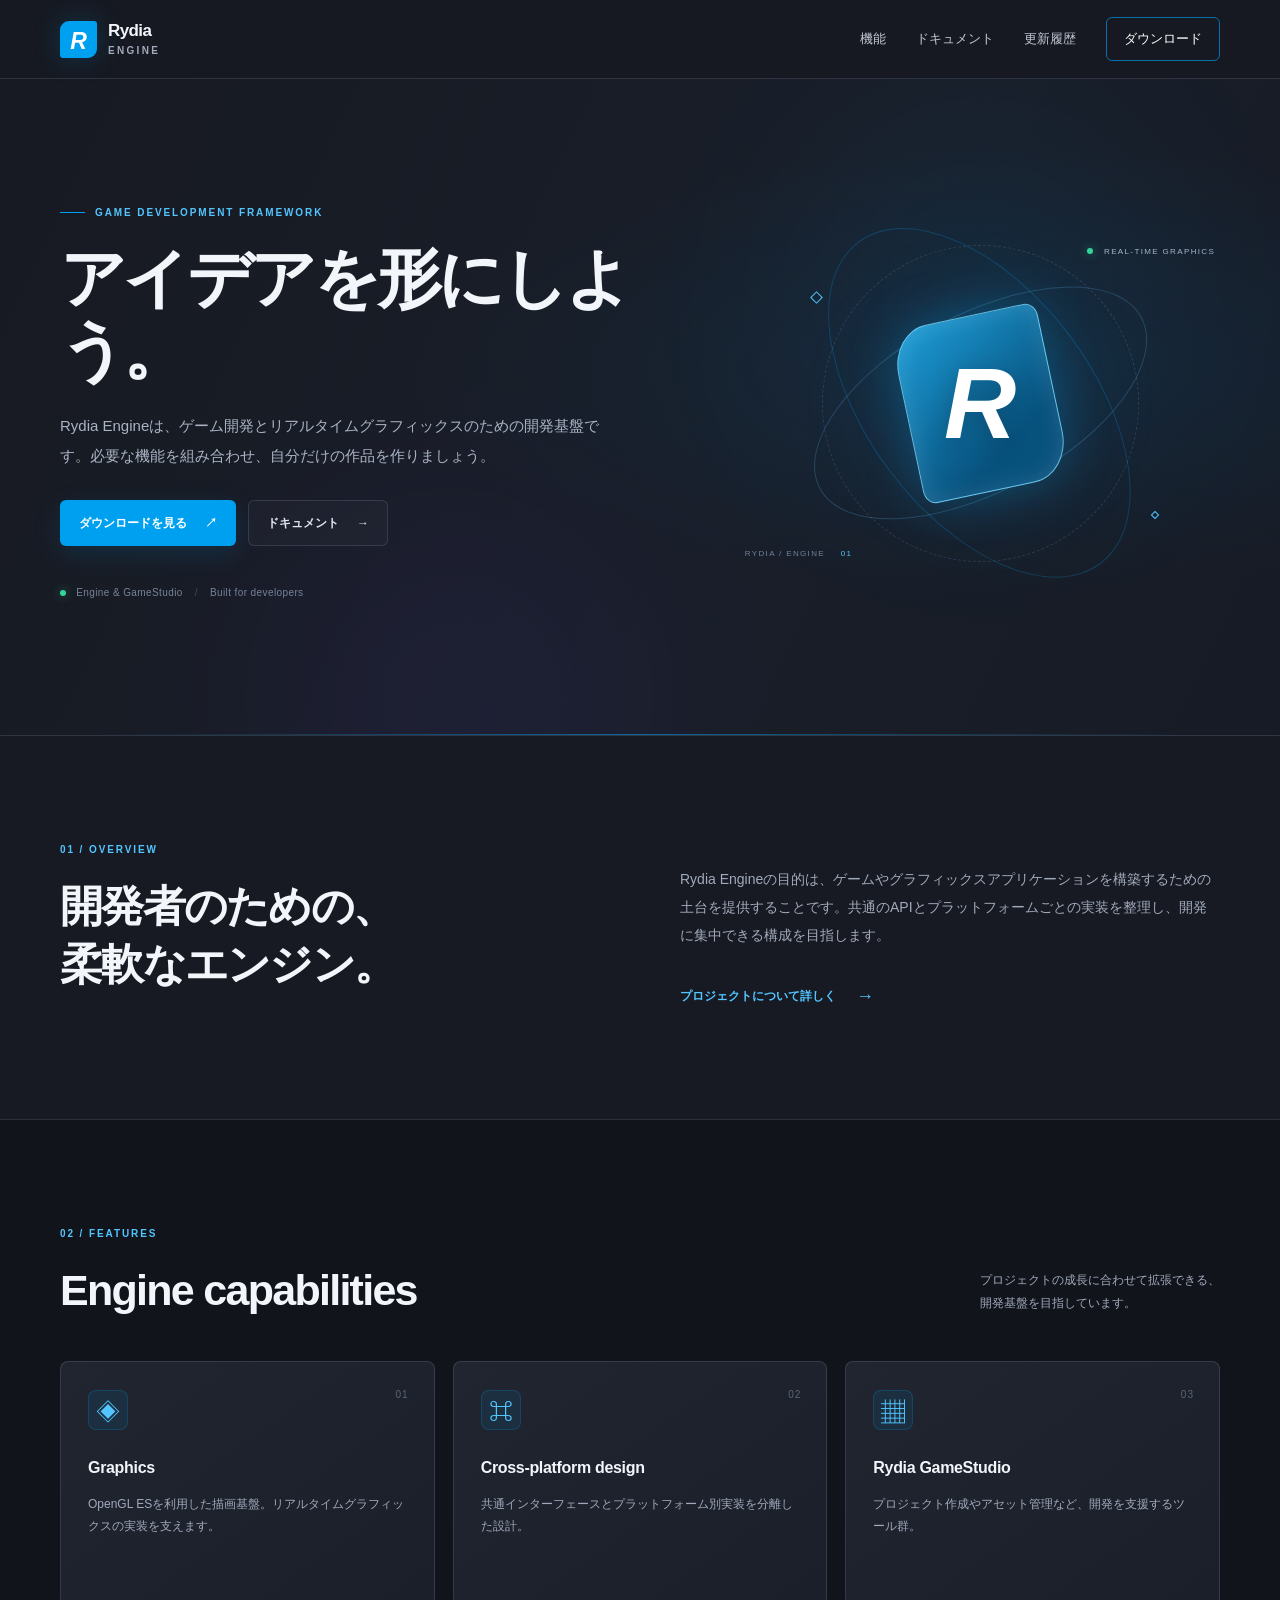
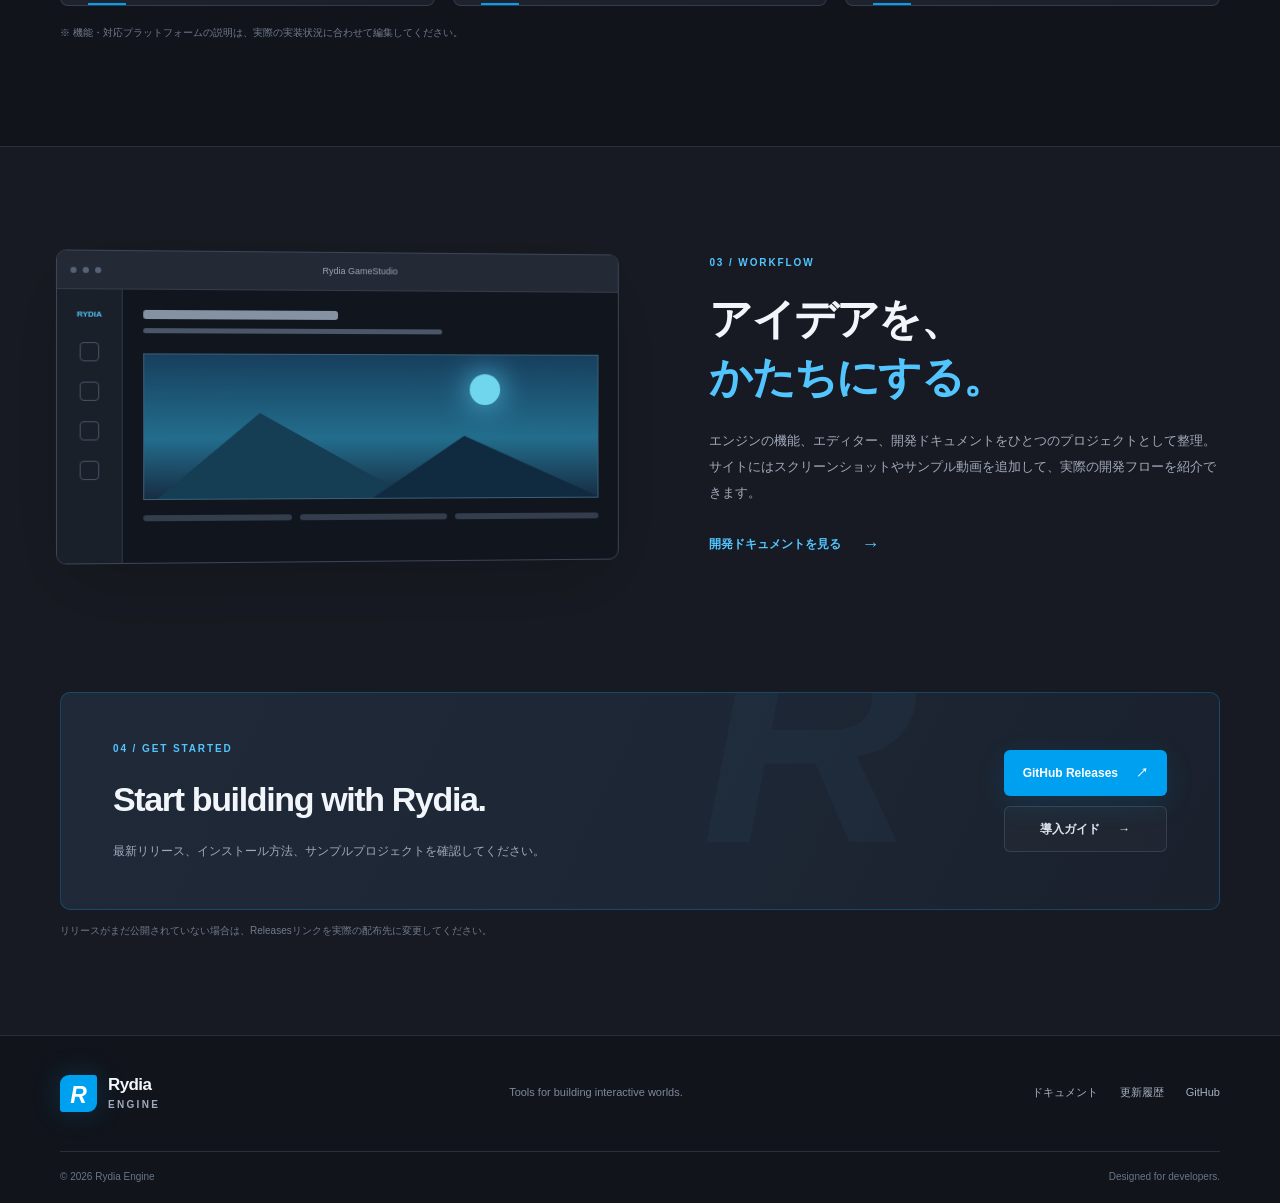
==== index.html @ 1f18ca4e "Update index.html" ====
<!DOCTYPE html>
<html lang="ja">
<head>
  <meta charset="UTF-8">
  <meta name="viewport" content="width=device-width, initial-scale=1">
  <meta name="description" content="Rydia Engine - ゲーム開発のためのフレームワークと開発ツール。">
  <meta name="theme-color" content="#171a22">
  <title>Rydia Engine — Game Development Framework</title>
  <link rel="stylesheet" href="css/style.css">
  <script src="js/main.js" defer></script>
</head>
<body>
  <a class="skip-link" href="#main">本文へ移動</a>
  <header class="site-header">
    <div class="container nav-wrap">
      <a class="brand" href="index.html" aria-label="Rydia Engine ホーム">
        <span class="brand-mark" aria-hidden="true">R</span>
        <span class="brand-name">Rydia<span>Engine</span></span>
      </a>
      <button class="menu-toggle" type="button" aria-expanded="false" aria-controls="site-nav">
        <span></span><span></span><span></span><span class="sr-only">メニュー</span>
      </button>
      <nav class="site-nav" id="site-nav" aria-label="メインナビゲーション">
        <a href="#features">機能</a>
        <a href="docs/index.html">ドキュメント</a>
        <a href="news/index.html">更新履歴</a>
        <a class="nav-cta" href="#download">ダウンロード</a>
      </nav>
    </div>
  </header>

  <main id="main">
    <section class="hero">
      <div class="hero-glow hero-glow-one"></div>
      <div class="hero-glow hero-glow-two"></div>
      <div class="container hero-grid">
        <div class="hero-copy">
          <p class="eyebrow"><span class="eyebrow-line"></span> GAME DEVELOPMENT FRAMEWORK</p>
          <h1>アイデアを形にしよう。<br></h1>
          <p class="hero-lead">Rydia Engineは、ゲーム開発とリアルタイムグラフィックスのための開発基盤です。必要な機能を組み合わせ、自分だけの作品を作りましょう。</p>
          <div class="hero-actions">
            <a class="button button-primary" href="#download">ダウンロードを見る <span aria-hidden="true">↗</span></a>
            <a class="button button-ghost" href="docs/index.html">ドキュメント <span aria-hidden="true">→</span></a>
          </div>
          <div class="hero-meta">
            <span><i class="status-dot"></i> Engine &amp; GameStudio</span>
            <span class="meta-separator">/</span>
            <span>Built for developers</span>
          </div>
        </div>
        <div class="hero-art" aria-label="Rydia Engineのビジュアルイメージ">
          <div class="art-orbit orbit-a"></div>
          <div class="art-orbit orbit-b"></div>
          <div class="art-orbit orbit-c"></div>
          <div class="art-core"><span>R</span></div>
          <div class="art-label label-top"><span class="label-dot"></span> REAL-TIME GRAPHICS</div>
          <div class="art-label label-bottom">RYDIA / ENGINE <span>01</span></div>
          <div class="art-cross cross-one"></div><div class="art-cross cross-two"></div>
        </div>
      </div>
      <div class="hero-bottom-line"></div>
    </section>

    <section class="section intro-section">
      <div class="container intro-grid">
        <div>
          <p class="eyebrow">01 / OVERVIEW</p>
          <h2>開発者のための、<br>柔軟なエンジン。</h2>
        </div>
        <div class="intro-text">
          <p>Rydia Engineの目的は、ゲームやグラフィックスアプリケーションを構築するための土台を提供することです。共通のAPIとプラットフォームごとの実装を整理し、開発に集中できる構成を目指します。</p>
          <a class="text-link" href="docs/index.html">プロジェクトについて詳しく <span>→</span></a>
        </div>
      </div>
    </section>

    <section class="section features-section" id="features">
      <div class="container">
        <div class="section-heading">
          <div><p class="eyebrow">02 / FEATURES</p><h2>Engine capabilities</h2></div>
          <p>プロジェクトの成長に合わせて拡張できる、<br class="desktop-only">開発基盤を目指しています。</p>
        </div>
        <div class="feature-grid">
          <article class="feature-card">
            <div class="feature-number">01</div>
            <div class="feature-icon" aria-hidden="true">◈</div>
            <h3>Graphics</h3>
            <p>OpenGL ESを利用した描画基盤。リアルタイムグラフィックスの実装を支えます。</p>
            <span class="card-line"></span>
          </article>
          <article class="feature-card">
            <div class="feature-number">02</div>
            <div class="feature-icon" aria-hidden="true">⌘</div>
            <h3>Cross-platform design</h3>
            <p>共通インターフェースとプラットフォーム別実装を分離した設計。</p>
            <span class="card-line"></span>
          </article>
          <article class="feature-card">
            <div class="feature-number">03</div>
            <div class="feature-icon" aria-hidden="true">▦</div>
            <h3>Rydia GameStudio</h3>
            <p>プロジェクト作成やアセット管理など、開発を支援するツール群。</p>
            <span class="card-line"></span>
          </article>
        </div>
        <p class="note">※ 機能・対応プラットフォームの説明は、実際の実装状況に合わせて編集してください。</p>
      </div>
    </section>

    <section class="section showcase-section">
      <div class="container showcase-grid">
        <div class="showcase-visual">
          <div class="window-bar"><span></span><span></span><span></span><p>Rydia GameStudio</p></div>
          <div class="window-content">
            <aside class="mock-sidebar"><b>RYDIA</b><i></i><i></i><i></i><i></i></aside>
            <div class="mock-main">
              <div class="mock-title"></div><div class="mock-subtitle"></div>
              <div class="mock-preview"><div class="preview-sun"></div><div class="preview-mountain"></div><div class="preview-mountain second"></div></div>
              <div class="mock-bottom"><span></span><span></span><span></span></div>
            </div>
          </div>
        </div>
        <div class="showcase-copy">
          <p class="eyebrow">03 / WORKFLOW</p>
          <h2>アイデアを、<br><span>かたちにする。</span></h2>
          <p>エンジンの機能、エディター、開発ドキュメントをひとつのプロジェクトとして整理。サイトにはスクリーンショットやサンプル動画を追加して、実際の開発フローを紹介できます。</p>
          <a class="text-link" href="docs/index.html">開発ドキュメントを見る <span>→</span></a>
        </div>
      </div>
    </section>

    <section class="section download-section" id="download">
      <div class="container download-panel">
        <div class="download-decoration" aria-hidden="true">R</div>
        <div class="download-copy">
          <p class="eyebrow">04 / GET STARTED</p>
          <h2>Start building with Rydia.</h2>
          <p>最新リリース、インストール方法、サンプルプロジェクトを確認してください。</p>
        </div>
        <div class="download-actions">
          <a class="button button-primary" href="https://github.com/rydiaryzen/RydiaEngine/releases">GitHub Releases <span aria-hidden="true">↗</span></a>
          <a class="button button-ghost" href="docs/index.html">導入ガイド <span aria-hidden="true">→</span></a>
        </div>
      </div>
      <div class="container small-print">リリースがまだ公開されていない場合は、Releasesリンクを実際の配布先に変更してください。</div>
    </section>
  </main>

  <footer class="site-footer">
    <div class="container footer-top">
      <a class="brand" href="index.html"><span class="brand-mark" aria-hidden="true">R</span><span class="brand-name">Rydia<span>Engine</span></span></a>
      <p>Tools for building interactive worlds.</p>
      <div class="footer-links"><a href="docs/index.html">ドキュメント</a><a href="news/index.html">更新履歴</a><a href="https://github.com/rydiaryzen/RydiaEngine">GitHub</a></div>
    </div>
    <div class="container footer-bottom"><span>© <span id="year">2026</span> Rydia Engine</span><span>Designed for developers.</span></div>
  </footer>
</body>
</html>
---- css/style.css ----
:root {
  --bg: #171a22;
  --bg-deep: #11141b;
  --panel: #1e232e;
  --panel-light: #242a36;
  --text: #f2f5fa;
  --muted: #a1aabc;
  --subtle: #6f7a8d;
  --accent: #00a0f0;
  --accent-bright: #52c5ff;
  --line: rgba(174, 192, 220, .16);
  --content: 1160px;
}
* { box-sizing: border-box; }
html { scroll-behavior: smooth; scroll-padding-top: 90px; }
body { margin: 0; background: var(--bg); color: var(--text); font-family: "Segoe UI", "Noto Sans JP", sans-serif; line-height: 1.75; -webkit-font-smoothing: antialiased; }
a { color: inherit; text-decoration: none; }
button { font: inherit; }
.container { width: min(var(--content), calc(100% - 48px)); margin-inline: auto; }
.skip-link { position: absolute; left: -9999px; top: 10px; z-index: 100; padding: 10px 14px; background: white; color: black; }
.skip-link:focus { left: 10px; }
.sr-only { position: absolute; width: 1px; height: 1px; padding: 0; margin: -1px; overflow: hidden; clip: rect(0,0,0,0); white-space: nowrap; border: 0; }
.site-header { position: sticky; top: 0; z-index: 50; background: rgba(23, 26, 34, .88); backdrop-filter: blur(18px); border-bottom: 1px solid var(--line); }
.nav-wrap { min-height: 78px; display: flex; align-items: center; justify-content: space-between; gap: 28px; }
.brand { display: inline-flex; align-items: center; gap: 11px; flex-shrink: 0; }
.brand-mark { width: 37px; height: 37px; display: grid; place-items: center; background: var(--accent); color: white; font-size: 23px; font-weight: 800; font-style: italic; border-radius: 9px 3px 9px 3px; box-shadow: 0 0 28px rgba(0,160,240,.22); }
.brand-name { font-size: 17px; line-height: 1.1; font-weight: 750; letter-spacing: -.035em; }
.brand-name span { display: block; color: var(--muted); font-size: 10px; letter-spacing: .23em; text-transform: uppercase; margin-top: 4px; }
.site-nav { display: flex; align-items: center; gap: 30px; font-size: 13px; color: #c0c8d5; }
.site-nav a:not(.nav-cta):hover, .footer-links a:hover { color: var(--accent-bright); }
.nav-cta { padding: 10px 17px; color: white; border: 1px solid rgba(0,160,240,.65); border-radius: 6px; transition: background .2s, border-color .2s; }
.nav-cta:hover { background: rgba(0,160,240,.13); border-color: var(--accent-bright); }
.menu-toggle { display: none; }
.hero { position: relative; overflow: hidden; min-height: 590px; display: flex; align-items: center; border-bottom: 1px solid var(--line); background: radial-gradient(ellipse at 80% 44%, rgba(0,126,205,.09), transparent 43%), linear-gradient(115deg, #171a22 0%, #191e29 60%, #171b25 100%); }
.hero-grid { position: relative; z-index: 2; display: grid; grid-template-columns: 1.05fr .95fr; align-items: center; gap: 40px; padding-block: 84px 92px; }
.eyebrow { display: flex; align-items: center; gap: 10px; margin: 0 0 21px; color: var(--accent-bright); font-size: 10px; font-weight: 800; letter-spacing: .19em; }
.eyebrow-line { display: inline-block; width: 25px; height: 1px; background: var(--accent); }
h1, h2, h3, p { margin-top: 0; }
h1 { margin-bottom: 24px; font-size: clamp(40px, 5.1vw, 66px); line-height: 1.11; letter-spacing: -.055em; font-weight: 750; }
h1 span, .showcase-copy h2 span { color: var(--accent-bright); }
.hero-lead { max-width: 540px; margin-bottom: 29px; color: #aab4c5; font-size: 15px; line-height: 2; }
.hero-actions { display: flex; flex-wrap: wrap; gap: 12px; }
.button { min-height: 46px; display: inline-flex; align-items: center; justify-content: center; gap: 18px; padding: 11px 18px; border: 1px solid transparent; border-radius: 6px; font-size: 12px; font-weight: 700; transition: transform .2s, background .2s, border-color .2s; }
.button:hover { transform: translateY(-2px); }
.button-primary { background: var(--accent); color: white; box-shadow: 0 8px 28px rgba(0,160,240,.14); }
.button-primary:hover { background: #0789ca; }
.button-ghost { background: rgba(255,255,255,.025); border-color: var(--line); color: #dce4f0; }
.button-ghost:hover { border-color: rgba(82,197,255,.55); }
.hero-meta { display: flex; align-items: center; gap: 12px; margin-top: 38px; color: #778399; font-size: 10px; letter-spacing: .04em; }
.status-dot, .label-dot { width: 6px; height: 6px; display: inline-block; margin-right: 7px; border-radius: 50%; background: #35d49a; box-shadow: 0 0 10px rgba(53,212,154,.5); }
.meta-separator { color: #414b5b; }
.hero-art { position: relative; width: min(100%, 480px); aspect-ratio: 1; justify-self: end; display: grid; place-items: center; }
.hero-art::before { content: ""; position: absolute; inset: 13%; border-radius: 50%; background: radial-gradient(circle, rgba(0,160,240,.15), rgba(0,160,240,.025) 48%, transparent 70%); filter: blur(7px); }
.art-orbit { position: absolute; border: 1px solid rgba(91,174,225,.25); border-radius: 50%; transform: rotate(-28deg); }
.orbit-a { width: 76%; height: 37%; }
.orbit-b { width: 84%; height: 47%; transform: rotate(53deg); border-color: rgba(0,160,240,.25); }
.orbit-c { width: 66%; height: 66%; border-style: dashed; border-color: rgba(147,170,202,.2); }
.art-core { position: relative; z-index: 2; width: 31%; aspect-ratio: 1; display: grid; place-items: center; background: linear-gradient(145deg, #1d9ed9, #07517d 72%); border: 1px solid rgba(132,222,255,.75); border-radius: 25% 8% 25% 8%; transform: rotate(-12deg); box-shadow: 0 0 50px rgba(0,160,240,.28), inset 0 0 25px rgba(255,255,255,.12); }
.art-core span { font-size: clamp(55px, 8vw, 100px); font-weight: 800; font-style: italic; color: white; transform: rotate(12deg); text-shadow: 0 5px 25px rgba(0,0,0,.2); }
.art-label { position: absolute; z-index: 3; color: #a4b5c9; font-size: 8px; letter-spacing: .17em; }
.label-top { top: 17%; right: 1%; }
.label-bottom { bottom: 17%; left: 1%; color: #6f829a; }
.label-bottom span { margin-left: 12px; color: var(--accent-bright); }
.art-cross { position: absolute; width: 9px; height: 9px; border: 1px solid var(--accent-bright); transform: rotate(45deg); }
.cross-one { top: 27%; left: 15%; }
.cross-two { right: 13%; bottom: 26%; width: 6px; height: 6px; }
.hero-glow { position: absolute; width: 340px; height: 340px; border-radius: 50%; filter: blur(110px); opacity: .08; pointer-events: none; }
.hero-glow-one { background: #00a0f0; right: 10%; top: 8%; }
.hero-glow-two { background: #744bff; left: 22%; bottom: -20%; }
.hero-bottom-line { position: absolute; bottom: 0; left: 7%; right: 7%; height: 1px; background: linear-gradient(90deg, transparent, rgba(0,160,240,.55), transparent); }
.section { padding-block: 105px; }
.intro-grid { display: grid; grid-template-columns: 1fr 1fr; gap: 80px; align-items: start; }
.intro-grid h2, .section-heading h2, .showcase-copy h2 { margin: 0; font-size: clamp(30px, 4vw, 43px); line-height: 1.35; letter-spacing: -.04em; }
.intro-grid .eyebrow, .section-heading .eyebrow, .showcase-copy .eyebrow { margin-bottom: 18px; }
.intro-text { padding-top: 24px; color: var(--muted); font-size: 14px; line-height: 2; }
.text-link { display: inline-flex; gap: 20px; align-items: center; margin-top: 15px; color: var(--accent-bright); font-size: 12px; font-weight: 700; }
.text-link span { font-size: 18px; transition: transform .2s; }
.text-link:hover span { transform: translateX(4px); }
.features-section { background: var(--bg-deep); border-block: 1px solid var(--line); }
.section-heading { display: flex; align-items: end; justify-content: space-between; gap: 30px; margin-bottom: 42px; }
.section-heading > p { margin: 0 0 4px; color: var(--muted); font-size: 12px; line-height: 1.9; }
.feature-grid { display: grid; grid-template-columns: repeat(3, 1fr); gap: 18px; }
.feature-card { position: relative; min-height: 245px; overflow: hidden; padding: 28px 27px; background: linear-gradient(145deg, #202530, #1b1f29); border: 1px solid var(--line); border-radius: 8px; transition: border-color .2s, transform .2s; }
.feature-card:hover { transform: translateY(-4px); border-color: rgba(0,160,240,.45); }
.feature-number { position: absolute; top: 24px; right: 25px; color: #586579; font-size: 10px; letter-spacing: .1em; }
.feature-icon { width: 40px; height: 40px; display: grid; place-items: center; margin-bottom: 24px; color: var(--accent-bright); background: rgba(0,160,240,.09); border: 1px solid rgba(0,160,240,.2); border-radius: 8px; font-size: 24px; }
.feature-card h3 { margin-bottom: 11px; font-size: 16px; letter-spacing: -.02em; }
.feature-card p { margin-bottom: 0; color: var(--muted); font-size: 12px; line-height: 1.9; }
.card-line { position: absolute; bottom: 0; left: 27px; width: 38px; height: 2px; background: var(--accent); }
.note { margin: 18px 0 0; color: #707b8e; font-size: 10px; }
.showcase-grid { display: grid; grid-template-columns: 1.05fr .95fr; gap: 85px; align-items: center; }
.showcase-visual { overflow: hidden; min-height: 310px; background: #11151d; border: 1px solid #3b4657; border-radius: 10px; box-shadow: 0 25px 80px rgba(0,0,0,.18); transform: perspective(1200px) rotateY(4deg); }
.window-bar { height: 38px; display: flex; align-items: center; gap: 6px; padding: 0 13px; background: #242a35; border-bottom: 1px solid #343c4a; }
.window-bar > span { width: 6px; height: 6px; border-radius: 50%; background: #566276; }
.window-bar p { margin: 0 auto; color: #98a5b8; font-size: 9px; }
.window-content { min-height: 270px; display: grid; grid-template-columns: 64px 1fr; }
.mock-sidebar { display: flex; flex-direction: column; align-items: center; gap: 20px; padding-top: 18px; background: #1a202a; border-right: 1px solid #303846; }
.mock-sidebar b { color: var(--accent-bright); font-size: 8px; }
.mock-sidebar i { width: 19px; height: 19px; border: 1px solid #465265; border-radius: 4px; }
.mock-main { padding: 20px; }
.mock-title { width: 42%; height: 9px; margin-bottom: 9px; background: #a3b2c5; border-radius: 3px; opacity: .8; }
.mock-subtitle { width: 65%; height: 5px; margin-bottom: 20px; background: #4b5669; border-radius: 3px; }
.mock-preview { position: relative; overflow: hidden; height: 145px; background: linear-gradient(180deg, #173f5d, #236d8d 58%, #172d43); border: 1px solid #3a6178; }
.preview-sun { position: absolute; top: 19px; right: 22%; width: 31px; height: 31px; background: #70d6ed; border-radius: 50%; box-shadow: 0 0 30px #56c6e9; }
.preview-mountain { position: absolute; bottom: -30px; left: -5%; width: 75%; height: 115px; background: #153d53; clip-path: polygon(0 100%, 40% 0, 100% 100%); }
.preview-mountain.second { left: 40%; width: 75%; height: 92px; background: #102b40; }
.mock-bottom { display: flex; gap: 8px; margin-top: 15px; }
.mock-bottom span { height: 6px; flex: 1; background: #333d4c; border-radius: 3px; }
.showcase-copy > p:not(.eyebrow) { margin: 22px 0 8px; color: var(--muted); font-size: 13px; line-height: 2; }
.download-section { padding-top: 25px; padding-bottom: 95px; }
.download-panel { position: relative; overflow: hidden; display: flex; align-items: center; justify-content: space-between; gap: 35px; padding: 47px 52px; background: linear-gradient(115deg, #202938, #1d2634 60%, #1a202c); border: 1px solid rgba(0,160,240,.28); border-radius: 10px; }
.download-copy { position: relative; z-index: 2; max-width: 620px; }
.download-copy .eyebrow { margin-bottom: 12px; }
.download-copy h2 { margin-bottom: 12px; font-size: clamp(25px, 3vw, 34px); letter-spacing: -.04em; }
.download-copy > p:last-child { margin: 0; color: var(--muted); font-size: 12px; }
.download-actions { position: relative; z-index: 2; display: flex; flex-direction: column; gap: 10px; flex-shrink: 0; }
.download-decoration { position: absolute; right: 26%; top: -105px; color: rgba(82,197,255,.035); font-size: 300px; line-height: 1; font-weight: 900; font-style: italic; pointer-events: none; }
.small-print { margin-top: 12px; color: #707b8e; font-size: 10px; }
.site-footer { background: var(--bg-deep); border-top: 1px solid var(--line); }
.footer-top { min-height: 115px; display: flex; align-items: center; justify-content: space-between; gap: 24px; }
.footer-top > p { margin: 0; color: #7e899c; font-size: 11px; }
.footer-links { display: flex; flex-wrap: wrap; gap: 22px; color: #a6b0c0; font-size: 11px; }
.footer-bottom { min-height: 52px; display: flex; align-items: center; justify-content: space-between; gap: 20px; border-top: 1px solid var(--line); color: #697588; font-size: 10px; }
@media (max-width: 850px) {
  .hero-grid { grid-template-columns: 1fr; padding-top: 70px; gap: 12px; }
  .hero-art { width: min(80%, 390px); justify-self: center; }
  .hero { min-height: auto; }
  .intro-grid, .showcase-grid { gap: 40px; }
  .download-panel { align-items: flex-start; flex-direction: column; padding: 38px; }
  .download-actions { flex-direction: row; flex-wrap: wrap; }
}
@media (max-width: 650px) {
  .container { width: min(var(--content), calc(100% - 34px)); }
  .nav-wrap { min-height: 68px; flex-wrap: wrap; }
  .menu-toggle { width: 40px; height: 40px; display: flex; flex-direction: column; align-items: center; justify-content: center; gap: 5px; background: transparent; border: 1px solid var(--line); border-radius: 6px; cursor: pointer; }
  .menu-toggle > span:not(.sr-only) { width: 17px; height: 1px; background: #e5edf7; }
  .site-nav { display: none; width: 100%; padding: 0 0 18px; align-items: stretch; flex-direction: column; gap: 0; }
  .site-nav.is-open { display: flex; }
  .site-nav a { padding: 10px 0; }
  .site-nav .nav-cta { padding: 10px 13px; margin-top: 6px; text-align: center; }
  .hero-grid { padding-block: 60px 50px; }
  h1 { font-size: clamp(39px, 11vw, 56px); }
  .hero-lead { font-size: 13px; }
  .hero-art { width: 100%; max-width: 340px; }
  .hero-meta { flex-wrap: wrap; margin-top: 26px; }
  .section { padding-block: 70px; }
  .intro-grid, .showcase-grid { grid-template-columns: 1fr; gap: 22px; }
  .intro-text { padding-top: 0; }
  .section-heading { align-items: flex-start; flex-direction: column; gap: 15px; }
  .feature-grid { grid-template-columns: 1fr; }
  .feature-card { min-height: 210px; }
  .showcase-visual { min-height: 250px; transform: none; }
  .window-content { min-height: 220px; }
  .mock-preview { height: 110px; }
  .download-panel { padding: 29px 23px; }
  .download-actions { align-items: stretch; flex-direction: column; width: 100%; }
  .footer-top { align-items: flex-start; flex-direction: column; padding-block: 28px; }
  .footer-links { gap: 16px; }
  .footer-bottom { align-items: flex-start; flex-direction: column; justify-content: center; padding-block: 13px; gap: 3px; }
  .desktop-only { display: none; }
}
@media (prefers-reduced-motion: reduce) {
  *, *::before, *::after { scroll-behavior: auto !important; transition-duration: .01ms !important; animation-duration: .01ms !important; }
}
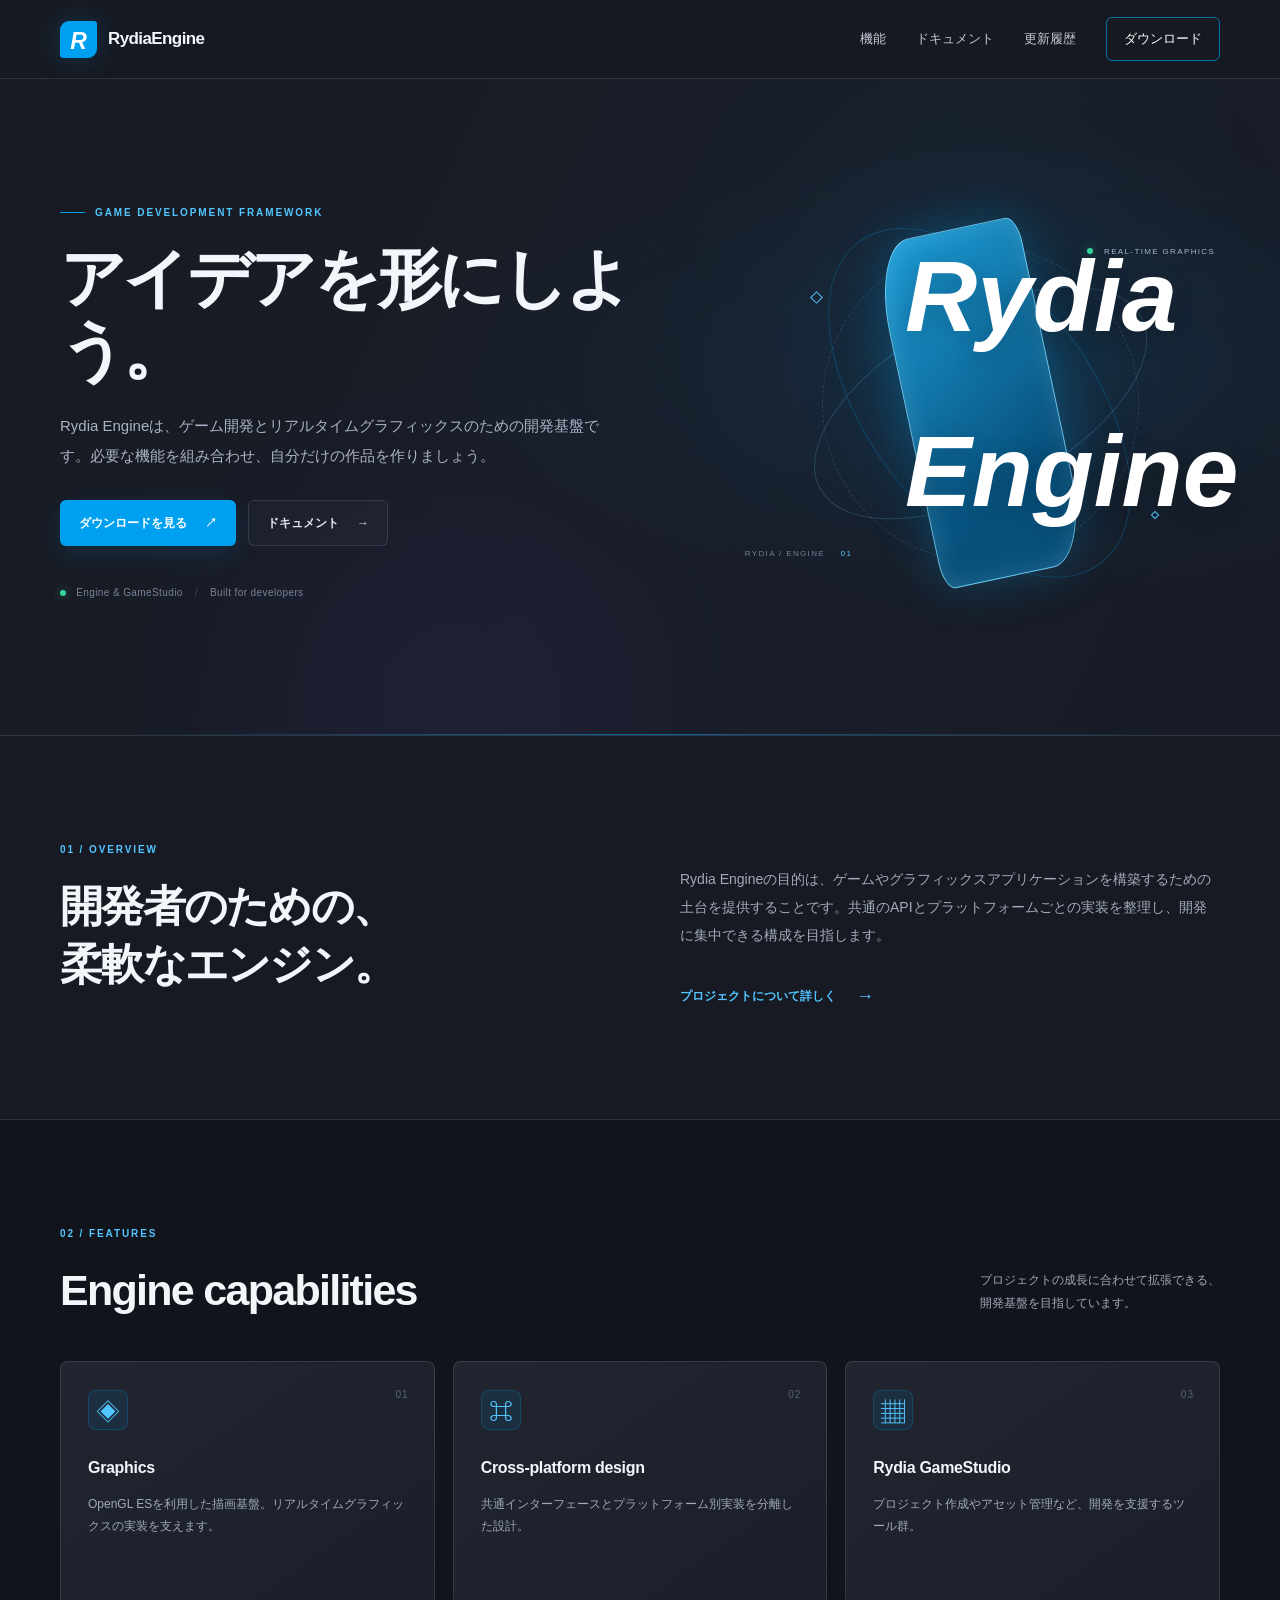
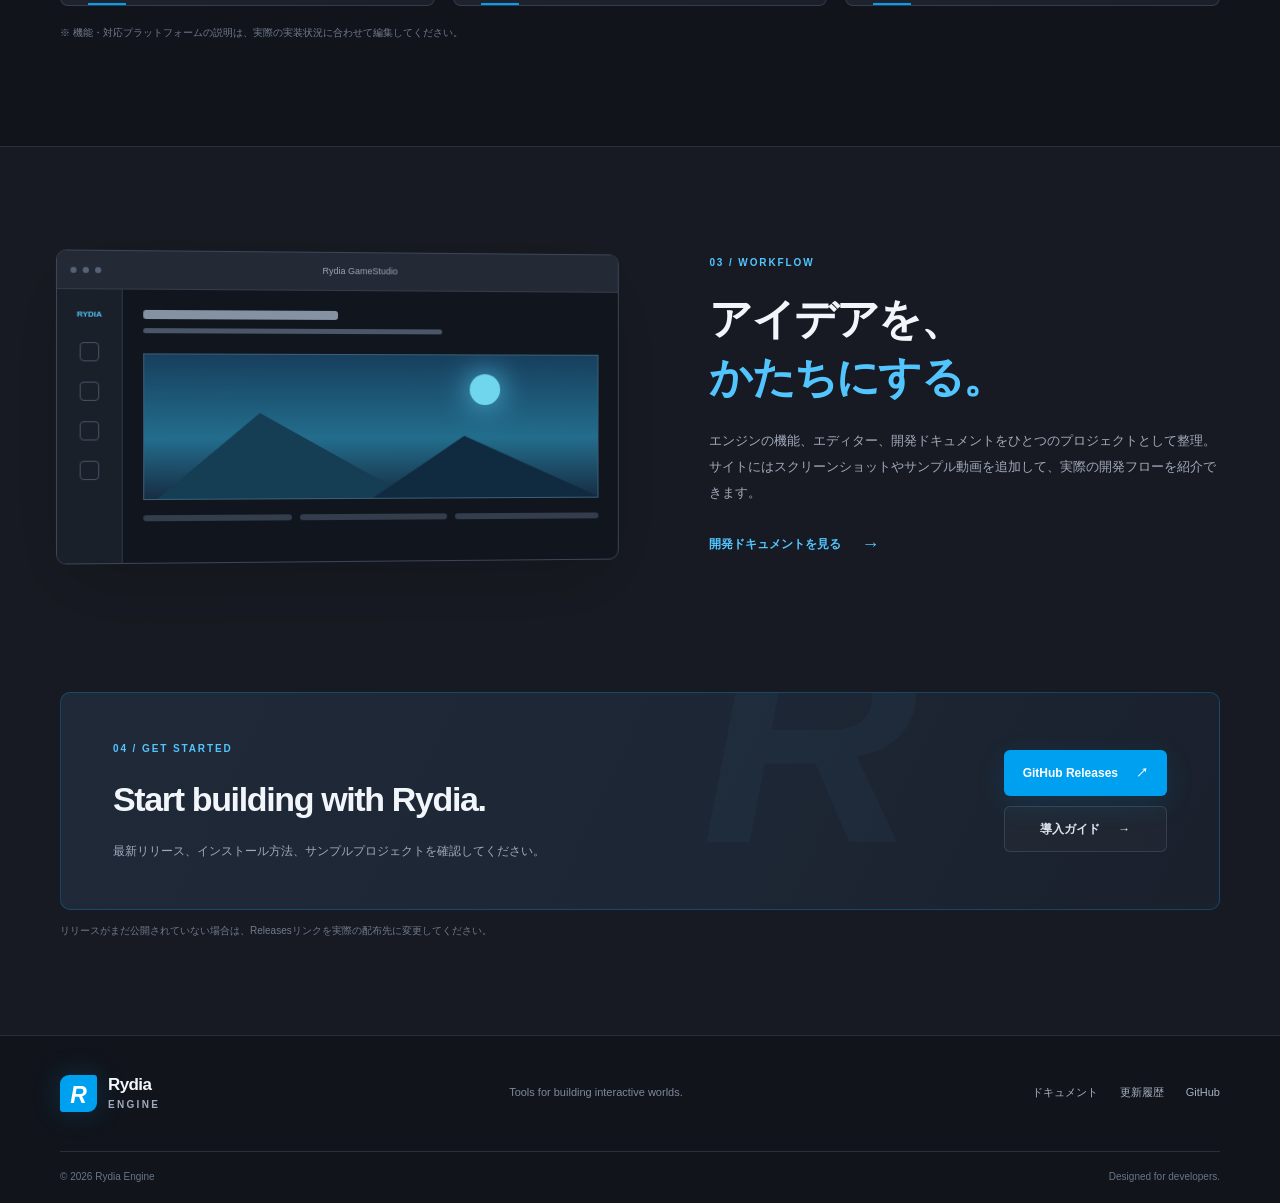
==== commit 4bd8e333: "Add files via upload" ====
--- a/index.html
+++ b/index.html
@@ -15,7 +15,7 @@
     <div class="container nav-wrap">
       <a class="brand" href="index.html" aria-label="Rydia Engine ホーム">
         <span class="brand-mark" aria-hidden="true">R</span>
-        <span class="brand-name">Rydia<span>Engine</span></span>
+        <span class="brand-name">RydiaEngine</span>
       </a>
       <button class="menu-toggle" type="button" aria-expanded="false" aria-controls="site-nav">
         <span></span><span></span><span></span><span class="sr-only">メニュー</span>
@@ -52,7 +52,7 @@
           <div class="art-orbit orbit-a"></div>
           <div class="art-orbit orbit-b"></div>
           <div class="art-orbit orbit-c"></div>
-          <div class="art-core"><span>R</span></div>
+          <div class="art-core"><span>Rydia Engine</span></div>
           <div class="art-label label-top"><span class="label-dot"></span> REAL-TIME GRAPHICS</div>
           <div class="art-label label-bottom">RYDIA / ENGINE <span>01</span></div>
           <div class="art-cross cross-one"></div><div class="art-cross cross-two"></div>
@@ -138,7 +138,7 @@
           <p>最新リリース、インストール方法、サンプルプロジェクトを確認してください。</p>
         </div>
         <div class="download-actions">
-          <a class="button button-primary" href="https://github.com/rydiaryzen/RydiaEngine/releases">GitHub Releases <span aria-hidden="true">↗</span></a>
+          <a class="button button-primary" href="https://github.com/RydiaRyzen/Rydia.Runtime-0.5.3-">GitHub Releases <span aria-hidden="true">↗</span></a>
           <a class="button button-ghost" href="docs/index.html">導入ガイド <span aria-hidden="true">→</span></a>
         </div>
       </div>
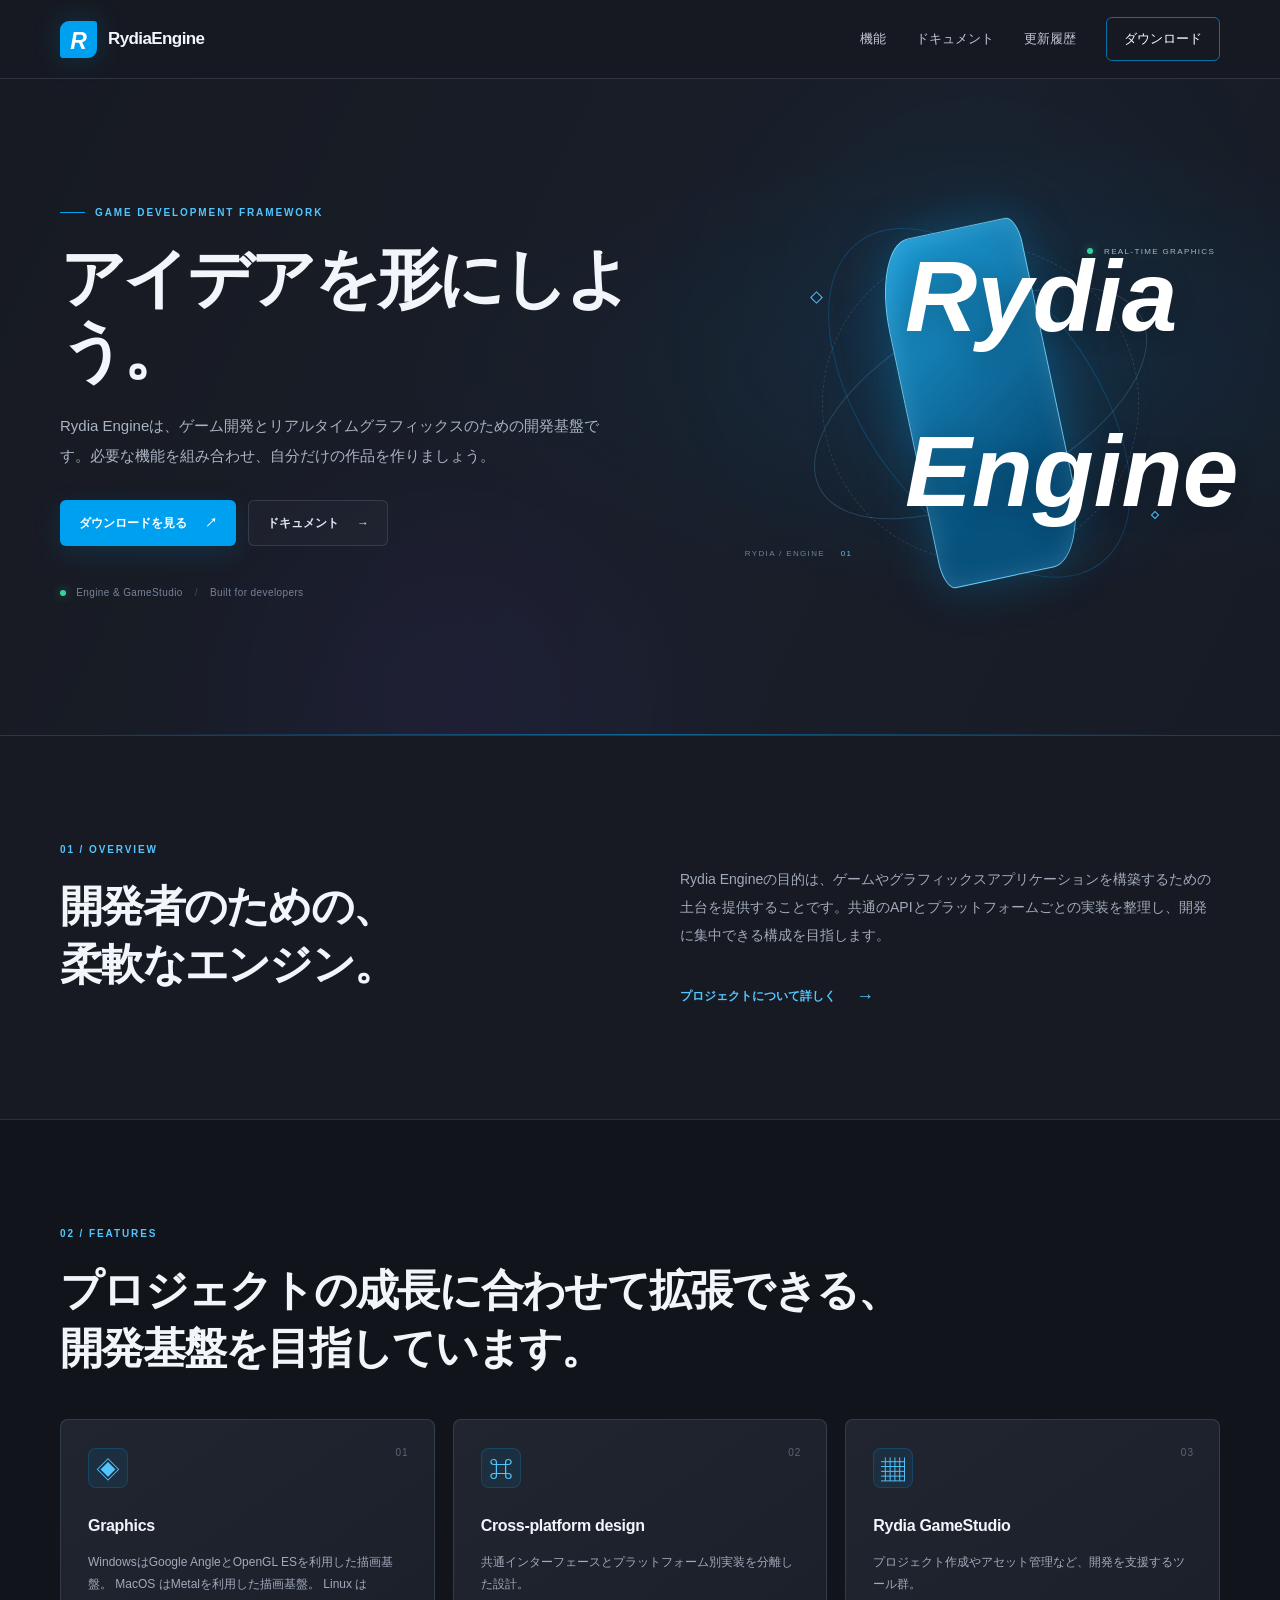
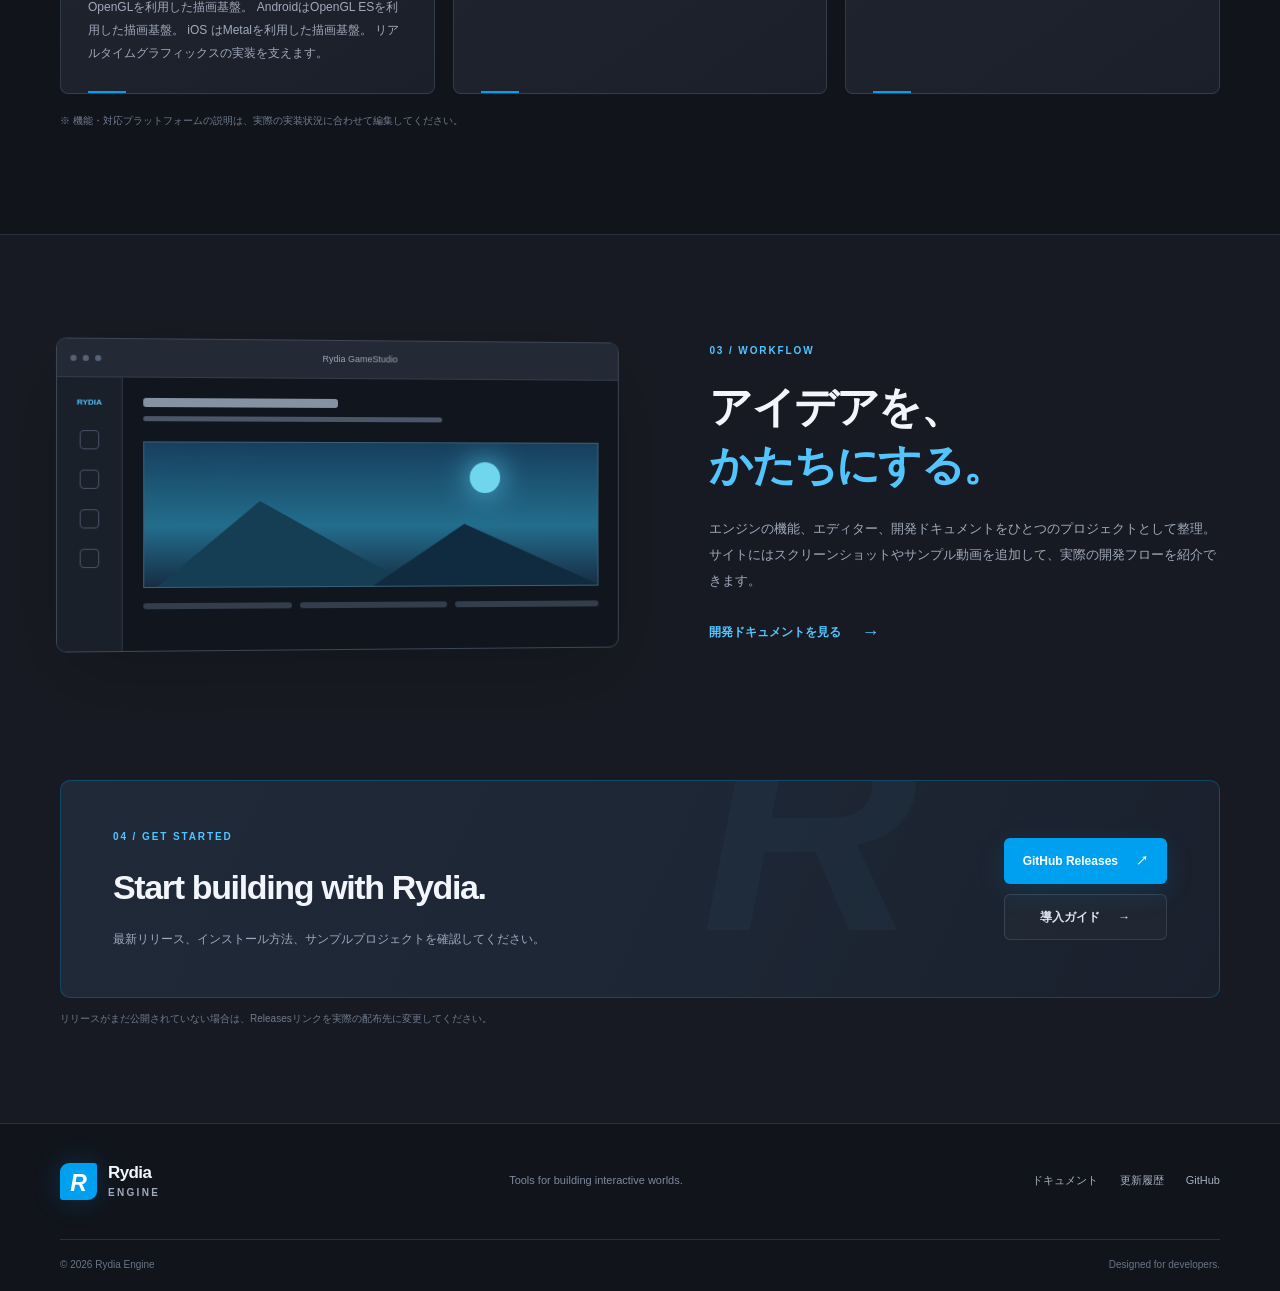
==== commit 5838d40e: "Add files via upload" ====
--- a/index.html
+++ b/index.html
@@ -10,149 +10,152 @@
   <script src="js/main.js" defer></script>
 </head>
 <body>
-  <a class="skip-link" href="#main">本文へ移動</a>
-  <header class="site-header">
-    <div class="container nav-wrap">
-      <a class="brand" href="index.html" aria-label="Rydia Engine ホーム">
-        <span class="brand-mark" aria-hidden="true">R</span>
-        <span class="brand-name">RydiaEngine</span>
-      </a>
-      <button class="menu-toggle" type="button" aria-expanded="false" aria-controls="site-nav">
-        <span></span><span></span><span></span><span class="sr-only">メニュー</span>
-      </button>
-      <nav class="site-nav" id="site-nav" aria-label="メインナビゲーション">
-        <a href="#features">機能</a>
-        <a href="docs/index.html">ドキュメント</a>
-        <a href="news/index.html">更新履歴</a>
-        <a class="nav-cta" href="#download">ダウンロード</a>
-      </nav>
-    </div>
-  </header>
+    <a class="skip-link" href="#main">本文へ移動</a>
+    <div id="header"></div>
+    <script>
+        fetch("/header.html")
+            .then(response => {
+                if (!response.ok) {
+                    throw new Error("ヘッダーの読み込みに失敗しました");
+                }
+                return response.text();
+            })
+            .then(html => {
+                document.getElementById("header").innerHTML = html;
+            })
+            .catch(error => console.error(error));
+    </script>
+    <main id="main">
+        <section class="hero">
+            <div class="hero-glow hero-glow-one"></div>
+            <div class="hero-glow hero-glow-two"></div>
+            <div class="container hero-grid">
+                <div class="hero-copy">
+                    <p class="eyebrow"><span class="eyebrow-line"></span> GAME DEVELOPMENT FRAMEWORK</p>
+                    <h1>アイデアを形にしよう。<br></h1>
+                    <p class="hero-lead">Rydia Engineは、ゲーム開発とリアルタイムグラフィックスのための開発基盤です。必要な機能を組み合わせ、自分だけの作品を作りましょう。</p>
+                    <div class="hero-actions">
+                        <a class="button button-primary" href="#download">ダウンロードを見る <span aria-hidden="true">↗</span></a>
+                        <a class="button button-ghost" href="docs/index.html">ドキュメント <span aria-hidden="true">→</span></a>
+                    </div>
+                    <div class="hero-meta">
+                        <span><i class="status-dot"></i> Engine &amp; GameStudio</span>
+                        <span class="meta-separator">/</span>
+                        <span>Built for developers</span>
+                    </div>
+                </div>
+                <div class="hero-art" aria-label="Rydia Engineのビジュアルイメージ">
+                    <div class="art-orbit orbit-a"></div>
+                    <div class="art-orbit orbit-b"></div>
+                    <div class="art-orbit orbit-c"></div>
+                    <div class="art-core"><span>Rydia Engine</span></div>
+                    <div class="art-label label-top"><span class="label-dot"></span> REAL-TIME GRAPHICS</div>
+                    <div class="art-label label-bottom">RYDIA / ENGINE <span>01</span></div>
+                    <div class="art-cross cross-one"></div><div class="art-cross cross-two"></div>
+                </div>
+            </div>
+            <div class="hero-bottom-line"></div>
+        </section>
 
-  <main id="main">
-    <section class="hero">
-      <div class="hero-glow hero-glow-one"></div>
-      <div class="hero-glow hero-glow-two"></div>
-      <div class="container hero-grid">
-        <div class="hero-copy">
-          <p class="eyebrow"><span class="eyebrow-line"></span> GAME DEVELOPMENT FRAMEWORK</p>
-          <h1>アイデアを形にしよう。<br></h1>
-          <p class="hero-lead">Rydia Engineは、ゲーム開発とリアルタイムグラフィックスのための開発基盤です。必要な機能を組み合わせ、自分だけの作品を作りましょう。</p>
-          <div class="hero-actions">
-            <a class="button button-primary" href="#download">ダウンロードを見る <span aria-hidden="true">↗</span></a>
-            <a class="button button-ghost" href="docs/index.html">ドキュメント <span aria-hidden="true">→</span></a>
-          </div>
-          <div class="hero-meta">
-            <span><i class="status-dot"></i> Engine &amp; GameStudio</span>
-            <span class="meta-separator">/</span>
-            <span>Built for developers</span>
-          </div>
+        <section class="section intro-section">
+            <div class="container intro-grid">
+                <div>
+                    <p class="eyebrow">01 / OVERVIEW</p>
+                    <h2>開発者のための、<br>柔軟なエンジン。</h2>
+                </div>
+                <div class="intro-text">
+                    <p>Rydia Engineの目的は、ゲームやグラフィックスアプリケーションを構築するための土台を提供することです。共通のAPIとプラットフォームごとの実装を整理し、開発に集中できる構成を目指します。</p>
+                    <a class="text-link" href="docs/index.html">プロジェクトについて詳しく <span>→</span></a>
+                </div>
+            </div>
+        </section>
+
+        <section class="section features-section" id="features">
+            <div class="container">
+                <div class="section-heading">
+                    <div><p class="eyebrow">02 / FEATURES</p><h2>プロジェクトの成長に合わせて拡張できる、<br class="desktop-only">開発基盤を目指しています。</h2></div>
+                    <p></p>
+                </div>
+                <div class="feature-grid">
+                    <article class="feature-card">
+                        <div class="feature-number">01</div>
+                        <div class="feature-icon" aria-hidden="true">◈</div>
+                        <h3>Graphics</h3>
+                        <p>
+                            WindowsはGoogle AngleとOpenGL ESを利用した描画基盤。
+                            MacOS  はMetalを利用した描画基盤。
+                            Linux  はOpenGLを利用した描画基盤。
+                            AndroidはOpenGL ESを利用した描画基盤。
+                            iOS    はMetalを利用した描画基盤。
+                            リアルタイムグラフィックスの実装を支えます。
+                        </p>
+                        <span class="card-line"></span>
+                    </article>
+                    <article class="feature-card">
+                        <div class="feature-number">02</div>
+                        <div class="feature-icon" aria-hidden="true">⌘</div>
+                        <h3>Cross-platform design</h3>
+                        <p>共通インターフェースとプラットフォーム別実装を分離した設計。</p>
+                        <span class="card-line"></span>
+                    </article>
+                    <article class="feature-card">
+                        <div class="feature-number">03</div>
+                        <div class="feature-icon" aria-hidden="true">▦</div>
+                        <h3>Rydia GameStudio</h3>
+                        <p>プロジェクト作成やアセット管理など、開発を支援するツール群。</p>
+                        <span class="card-line"></span>
+                    </article>
+                </div>
+                <p class="note">※ 機能・対応プラットフォームの説明は、実際の実装状況に合わせて編集してください。</p>
+            </div>
+        </section>
+
+        <section class="section showcase-section">
+            <div class="container showcase-grid">
+                <div class="showcase-visual">
+                    <div class="window-bar"><span></span><span></span><span></span><p>Rydia GameStudio</p></div>
+                    <div class="window-content">
+                        <aside class="mock-sidebar"><b>RYDIA</b><i></i><i></i><i></i><i></i></aside>
+                        <div class="mock-main">
+                            <div class="mock-title"></div><div class="mock-subtitle"></div>
+                            <div class="mock-preview"><div class="preview-sun"></div><div class="preview-mountain"></div><div class="preview-mountain second"></div></div>
+                            <div class="mock-bottom"><span></span><span></span><span></span></div>
+                        </div>
+                    </div>
+                </div>
+                <div class="showcase-copy">
+                    <p class="eyebrow">03 / WORKFLOW</p>
+                    <h2>アイデアを、<br><span>かたちにする。</span></h2>
+                    <p>エンジンの機能、エディター、開発ドキュメントをひとつのプロジェクトとして整理。サイトにはスクリーンショットやサンプル動画を追加して、実際の開発フローを紹介できます。</p>
+                    <a class="text-link" href="docs/index.html">開発ドキュメントを見る <span>→</span></a>
+                </div>
+            </div>
+        </section>
+
+        <section class="section download-section" id="download">
+            <div class="container download-panel">
+                <div class="download-decoration" aria-hidden="true">R</div>
+                <div class="download-copy">
+                    <p class="eyebrow">04 / GET STARTED</p>
+                    <h2>Start building with Rydia.</h2>
+                    <p>最新リリース、インストール方法、サンプルプロジェクトを確認してください。</p>
+                </div>
+                <div class="download-actions">
+                    <a class="button button-primary" href="https://github.com/RydiaRyzen/Rydia.Runtime-0.5.3-">GitHub Releases <span aria-hidden="true">↗</span></a>
+                    <a class="button button-ghost" href="docs/index.html">導入ガイド <span aria-hidden="true">→</span></a>
+                </div>
+            </div>
+            <div class="container small-print">リリースがまだ公開されていない場合は、Releasesリンクを実際の配布先に変更してください。</div>
+        </section>
+    </main>
+
+    <footer class="site-footer">
+        <div class="container footer-top">
+            <a class="brand" href="index.html"><span class="brand-mark" aria-hidden="true">R</span><span class="brand-name">Rydia<span>Engine</span></span></a>
+            <p>Tools for building interactive worlds.</p>
+            <div class="footer-links"><a href="docs/index.html">ドキュメント</a><a href="news/index.html">更新履歴</a><a href="https://github.com/rydiaryzen/RydiaEngine">GitHub</a></div>
         </div>
-        <div class="hero-art" aria-label="Rydia Engineのビジュアルイメージ">
-          <div class="art-orbit orbit-a"></div>
-          <div class="art-orbit orbit-b"></div>
-          <div class="art-orbit orbit-c"></div>
-          <div class="art-core"><span>Rydia Engine</span></div>
-          <div class="art-label label-top"><span class="label-dot"></span> REAL-TIME GRAPHICS</div>
-          <div class="art-label label-bottom">RYDIA / ENGINE <span>01</span></div>
-          <div class="art-cross cross-one"></div><div class="art-cross cross-two"></div>
-        </div>
-      </div>
-      <div class="hero-bottom-line"></div>
-    </section>
-
-    <section class="section intro-section">
-      <div class="container intro-grid">
-        <div>
-          <p class="eyebrow">01 / OVERVIEW</p>
-          <h2>開発者のための、<br>柔軟なエンジン。</h2>
-        </div>
-        <div class="intro-text">
-          <p>Rydia Engineの目的は、ゲームやグラフィックスアプリケーションを構築するための土台を提供することです。共通のAPIとプラットフォームごとの実装を整理し、開発に集中できる構成を目指します。</p>
-          <a class="text-link" href="docs/index.html">プロジェクトについて詳しく <span>→</span></a>
-        </div>
-      </div>
-    </section>
-
-    <section class="section features-section" id="features">
-      <div class="container">
-        <div class="section-heading">
-          <div><p class="eyebrow">02 / FEATURES</p><h2>Engine capabilities</h2></div>
-          <p>プロジェクトの成長に合わせて拡張できる、<br class="desktop-only">開発基盤を目指しています。</p>
-        </div>
-        <div class="feature-grid">
-          <article class="feature-card">
-            <div class="feature-number">01</div>
-            <div class="feature-icon" aria-hidden="true">◈</div>
-            <h3>Graphics</h3>
-            <p>OpenGL ESを利用した描画基盤。リアルタイムグラフィックスの実装を支えます。</p>
-            <span class="card-line"></span>
-          </article>
-          <article class="feature-card">
-            <div class="feature-number">02</div>
-            <div class="feature-icon" aria-hidden="true">⌘</div>
-            <h3>Cross-platform design</h3>
-            <p>共通インターフェースとプラットフォーム別実装を分離した設計。</p>
-            <span class="card-line"></span>
-          </article>
-          <article class="feature-card">
-            <div class="feature-number">03</div>
-            <div class="feature-icon" aria-hidden="true">▦</div>
-            <h3>Rydia GameStudio</h3>
-            <p>プロジェクト作成やアセット管理など、開発を支援するツール群。</p>
-            <span class="card-line"></span>
-          </article>
-        </div>
-        <p class="note">※ 機能・対応プラットフォームの説明は、実際の実装状況に合わせて編集してください。</p>
-      </div>
-    </section>
-
-    <section class="section showcase-section">
-      <div class="container showcase-grid">
-        <div class="showcase-visual">
-          <div class="window-bar"><span></span><span></span><span></span><p>Rydia GameStudio</p></div>
-          <div class="window-content">
-            <aside class="mock-sidebar"><b>RYDIA</b><i></i><i></i><i></i><i></i></aside>
-            <div class="mock-main">
-              <div class="mock-title"></div><div class="mock-subtitle"></div>
-              <div class="mock-preview"><div class="preview-sun"></div><div class="preview-mountain"></div><div class="preview-mountain second"></div></div>
-              <div class="mock-bottom"><span></span><span></span><span></span></div>
-            </div>
-          </div>
-        </div>
-        <div class="showcase-copy">
-          <p class="eyebrow">03 / WORKFLOW</p>
-          <h2>アイデアを、<br><span>かたちにする。</span></h2>
-          <p>エンジンの機能、エディター、開発ドキュメントをひとつのプロジェクトとして整理。サイトにはスクリーンショットやサンプル動画を追加して、実際の開発フローを紹介できます。</p>
-          <a class="text-link" href="docs/index.html">開発ドキュメントを見る <span>→</span></a>
-        </div>
-      </div>
-    </section>
-
-    <section class="section download-section" id="download">
-      <div class="container download-panel">
-        <div class="download-decoration" aria-hidden="true">R</div>
-        <div class="download-copy">
-          <p class="eyebrow">04 / GET STARTED</p>
-          <h2>Start building with Rydia.</h2>
-          <p>最新リリース、インストール方法、サンプルプロジェクトを確認してください。</p>
-        </div>
-        <div class="download-actions">
-          <a class="button button-primary" href="https://github.com/RydiaRyzen/Rydia.Runtime-0.5.3-">GitHub Releases <span aria-hidden="true">↗</span></a>
-          <a class="button button-ghost" href="docs/index.html">導入ガイド <span aria-hidden="true">→</span></a>
-        </div>
-      </div>
-      <div class="container small-print">リリースがまだ公開されていない場合は、Releasesリンクを実際の配布先に変更してください。</div>
-    </section>
-  </main>
-
-  <footer class="site-footer">
-    <div class="container footer-top">
-      <a class="brand" href="index.html"><span class="brand-mark" aria-hidden="true">R</span><span class="brand-name">Rydia<span>Engine</span></span></a>
-      <p>Tools for building interactive worlds.</p>
-      <div class="footer-links"><a href="docs/index.html">ドキュメント</a><a href="news/index.html">更新履歴</a><a href="https://github.com/rydiaryzen/RydiaEngine">GitHub</a></div>
-    </div>
-    <div class="container footer-bottom"><span>© <span id="year">2026</span> Rydia Engine</span><span>Designed for developers.</span></div>
-  </footer>
+        <div class="container footer-bottom"><span>© <span id="year">2026</span> Rydia Engine</span><span>Designed for developers.</span></div>
+    </footer>
 </body>
 </html>
--- a/css/style.css
+++ b/css/style.css
@@ -161,4 +161,4 @@
 }
 @media (prefers-reduced-motion: reduce) {
   *, *::before, *::after { scroll-behavior: auto !important; transition-duration: .01ms !important; animation-duration: .01ms !important; }
-}
+}
